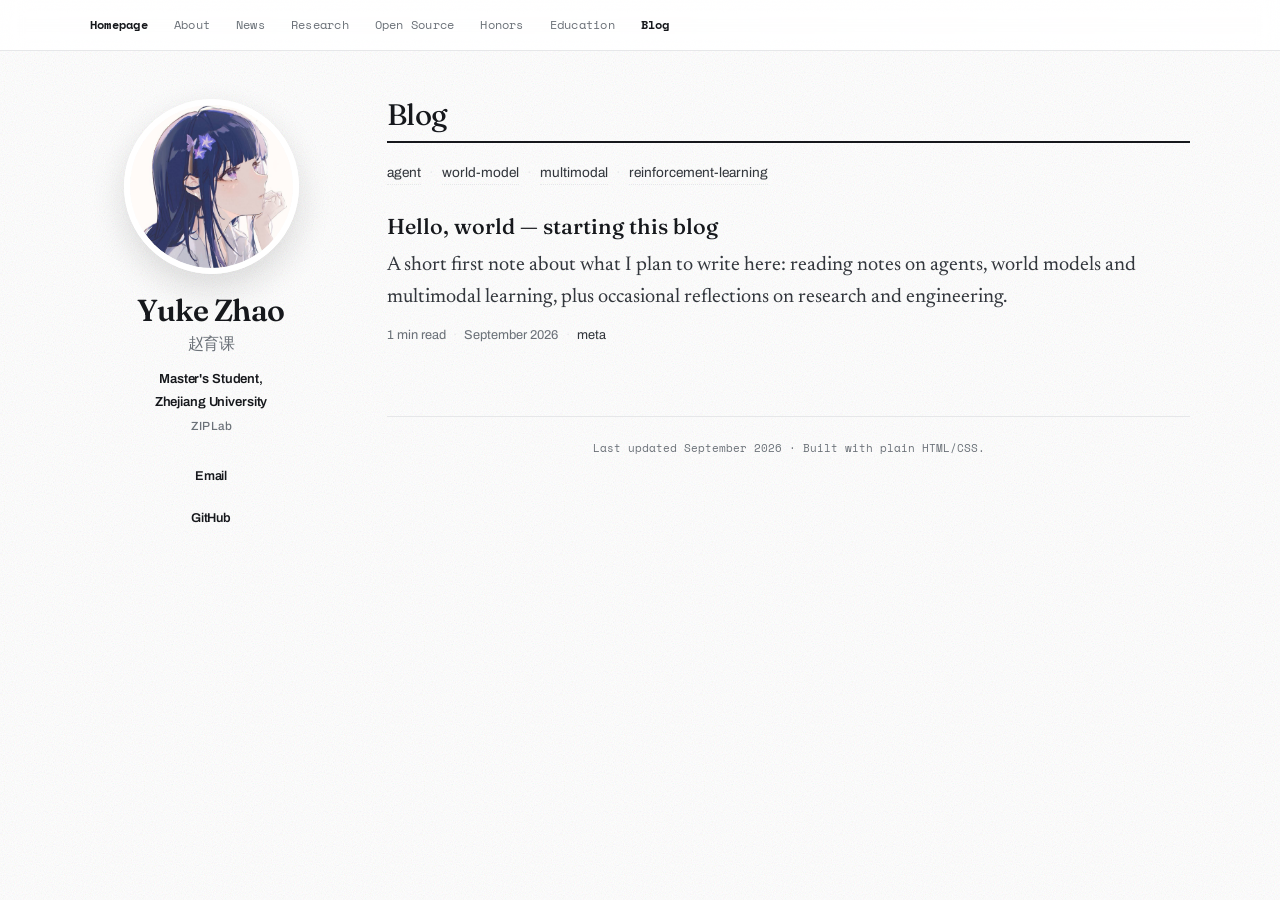
==== blog.html @ 397098b6 "Add Blog page and nav link" ====
<!DOCTYPE html>
<html lang="en">
<head>
<meta charset="UTF-8">
<meta name="viewport" content="width=device-width, initial-scale=1.0">
<title>Blog · Yuke Zhao</title>
<meta name="description" content="Yuke Zhao's blog — notes on agents, world models and multimodal learning.">
<link rel="preconnect" href="https://fonts.googleapis.com">
<link rel="preconnect" href="https://fonts.gstatic.com" crossorigin>
<link href="https://fonts.googleapis.com/css2?family=Archivo:wght@500;600;700&family=Fraunces:ital,opsz,wght,WONK@0,9..144,300..900,0;0,9..144,300..900,1;1,9..144,300..900,0&family=Newsreader:ital,opsz,wght@0,6..72,200..600;1,6..72,200..600&family=Space+Mono:wght@400;700&display=swap" rel="stylesheet">
<link rel="stylesheet" href="style.css?v=3">
</head>
<body>

<nav class="topnav">
  <div class="topnav-inner">
    <a href="index.html" class="nav-home">Homepage</a>
    <a href="index.html#about">About</a>
    <a href="index.html#news">News</a>
    <a href="index.html#research">Research</a>
    <a href="index.html#opensource">Open Source</a>
    <a href="index.html#honors">Honors</a>
    <a href="index.html#education">Education</a>
    <a href="blog.html" class="active">Blog</a>
  </div>
</nav>

<div class="layout" id="top">

  <aside class="sidebar">
    <div class="author">
      <div class="author-avatar">
        <img src="assets/head.jpg" alt="Yuke Zhao">
      </div>
      <h1 class="author-name">Yuke Zhao <span class="cn">赵育课</span></h1>
      <p class="author-affil">Master's Student,<br>Zhejiang University</p>
      <p class="author-affil-sub">ZIP Lab</p>
      <ul class="author-links">
        <li><a href="mailto:yukezhao37@gmail.com">Email</a></li>
        <li><a href="https://github.com/hzeroyuke" target="_blank" rel="noopener">GitHub</a></li>
      </ul>
    </div>
  </aside>

  <main class="content">

  <section class="blog" id="blog">
    <h2>Blog</h2>

    <div class="blog-tags">
      <a href="#">agent</a><span>&middot;</span>
      <a href="#">world-model</a><span>&middot;</span>
      <a href="#">multimodal</a><span>&middot;</span>
      <a href="#">reinforcement-learning</a>
    </div>

    <ul class="blog-list">
      <li class="blog-post">
        <h3 class="blog-title"><a href="#">Hello, world &mdash; starting this blog</a></h3>
        <p class="blog-summary">A short first note about what I plan to write here: reading notes on agents, world models and multimodal learning, plus occasional reflections on research and engineering.</p>
        <p class="blog-meta">
          <span>1 min read</span> <span class="sep">&middot;</span> <span>September 2026</span>
          <span class="sep">&middot;</span> <span class="blog-cat">meta</span>
        </p>
      </li>
    </ul>

  </section>

  <footer>
    <p>Last updated September 2026 &middot; Built with plain HTML/CSS.</p>
  </footer>

  </main>
</div>
</body>
</html>
---- style.css ----
/* =====================================================================
   Wanli Li — academic homepage
   Aesthetic: ink-on-paper, editorial serif, monochrome with blue pops
   Fonts: Fraunces (display) · Newsreader (body) · Space Mono / Archivo (labels)
   ===================================================================== */

:root {
  /* --- ink & paper --- */
  --ink: #16181c;
  --soft: #33373d;
  --faint: #6b7178;
  --line: #e6e7e9;
  --bg: #ffffff;
  --bg-2: #f2f3f4;
  --card: #ffffff;

  /* --- functional accent (links, active states) --- */
  --accent: #2f6fb5;
  --accent-soft: rgba(47, 111, 181, 0.12);

  /* --- pops --- */
  --pop-red: #e0503a;
  --pop-blue: #2f6fb5;
  --pop-amber: #e0a12b;
  --pop-green: #2f9068;
  --marker: rgba(224, 161, 43, 0.28);

  /* --- type --- */
  --font-display: "Fraunces", Georgia, serif;
  --font-body: "Newsreader", Georgia, serif;
  --font-mono: "Space Mono", "SFMono-Regular", monospace;
  --font-ui: "Archivo", -apple-system, BlinkMacSystemFont, sans-serif;
  --font-name: "Fraunces", Georgia, serif;

  --radius: 12px;
  --ease: cubic-bezier(0.22, 1, 0.36, 1);
}

* { box-sizing: border-box; margin: 0; padding: 0; }

html { scroll-behavior: smooth; }

body {
  font-family: var(--font-body);
  color: var(--ink);
  background: var(--bg);
  line-height: 1.7;
  font-size: 20px;
  font-weight: 420;
  font-optical-sizing: auto;
  -webkit-font-smoothing: antialiased;
  overflow-x: hidden;
}

/* paper grain overlay */
body::before {
  content: "";
  position: fixed;
  inset: 0;
  z-index: 1;
  pointer-events: none;
  opacity: 0.4;
  mix-blend-mode: multiply;
  background-image: url("data:image/svg+xml,%3Csvg xmlns='http://www.w3.org/2000/svg' width='140' height='140'%3E%3Cfilter id='n'%3E%3CfeTurbulence type='fractalNoise' baseFrequency='0.9' numOctaves='2' stitchTiles='stitch'/%3E%3C/filter%3E%3Crect width='100%25' height='100%25' filter='url(%23n)' opacity='0.4'/%3E%3C/svg%3E");
}

a {
  color: var(--accent);
  text-decoration: none;
  border-bottom: 1px solid transparent;
  transition: border-color .15s var(--ease), color .15s var(--ease);
}
a:hover { border-bottom-color: var(--accent); }

/* ---------- TOP NAV ---------- */
.topnav {
  position: sticky;
  top: 0;
  z-index: 100;
  background: rgba(255,255,255,0.85);
  backdrop-filter: blur(10px) saturate(1.3);
  border-bottom: 1px solid var(--line);
}
.topnav-inner {
  max-width: 1180px;
  margin: 0 auto;
  padding: 13px 40px;
  display: flex;
  gap: 26px;
  font-family: var(--font-mono);
  font-size: 0.72rem;
  letter-spacing: 0.02em;
}
.topnav a {
  position: relative;
  color: var(--faint);
  border-bottom: none;
  padding: 2px 0;
  transition: color .3s var(--ease);
}
.topnav a::after {
  content: "";
  position: absolute;
  left: 0;
  bottom: -1px;
  width: 100%;
  height: 1.5px;
  background: var(--ink);
  transform: scaleX(0);
  transform-origin: left;
  transition: transform .32s var(--ease);
}
.topnav a:hover { color: var(--ink); border-bottom: none; }
.topnav a:hover::after { transform: scaleX(1); }
.topnav .nav-home { color: var(--ink); font-weight: 700; }

/* ---------- TWO-COLUMN LAYOUT ---------- */
.layout {
  max-width: 1180px;
  margin: 0 auto;
  padding: 48px 40px 80px;
  display: flex;
  align-items: flex-start;
  position: relative;
  z-index: 2;
}
.sidebar {
  width: 22%;
  flex-shrink: 0;
  position: sticky;
  top: 80px;
  text-align: center;
}
.content {
  width: 78%;
  padding-left: 5%;
}

/* ---------- SIDEBAR / AUTHOR ---------- */
.author-avatar {
  width: 175px;
  height: 175px;
  margin: 0 auto 18px;
  border-radius: 50%;
  overflow: hidden;
  padding: 0;
  border: 6px solid var(--card);
  box-shadow: 0 14px 34px rgba(20,24,24,0.14);
  transition: box-shadow .35s var(--ease);
}
.author-avatar:hover { box-shadow: 0 18px 40px rgba(20,24,24,0.2); }
.author-avatar img { width: 100%; height: 100%; object-fit: cover; border-radius: 50%; display: block; }

.author-name {
  font-family: var(--font-name);
  font-size: 1.9rem;
  font-weight: 600;
  line-height: 1.15;
  letter-spacing: -0.015em;
  color: var(--ink);
  margin-bottom: 12px;
  padding: 0.06em 0.04em 0.12em;
}
.author-name .cn {
  display: block;
  font-family: var(--font-display);
  font-size: 1rem;
  font-weight: 400;
  color: var(--faint);
  margin-top: 6px;
}

.author-affil {
  font-family: var(--font-ui);
  font-size: 0.82rem;
  color: var(--ink);
  font-weight: 600;
  letter-spacing: -0.01em;
  margin-bottom: 3px;
}
.author-affil-sub {
  font-family: var(--font-ui);
  font-size: 0.74rem;
  font-weight: 500;
  color: var(--faint);
  margin-bottom: 18px;
}

.author-links { list-style: none; }
.author-links li { padding: 4px 0; }
.author-links a {
  font-family: var(--font-ui);
  font-size: 0.8rem;
  font-weight: 600;
  letter-spacing: -0.01em;
  color: var(--ink);
  border-bottom: none;
  transition: color .3s var(--ease);
}
.author-links a:hover { color: var(--faint); border-bottom: none; }

/* ---------- BIO ---------- */
.bio {
  font-size: 1.02rem;
  line-height: 1.72;
  color: var(--soft);
  max-width: 74ch;
  margin-bottom: 10px;
}
.bio strong { font-weight: 600; color: var(--ink); }
.bio em { font-style: italic; color: var(--ink); }
.bio a {
  color: var(--ink);
  border-bottom: none;
  text-decoration: underline;
  text-decoration-color: var(--pop-blue);
  text-decoration-thickness: 1.5px;
  text-underline-offset: 2.5px;
  text-decoration-skip-ink: none;
}
.bio a:hover { color: var(--pop-blue); text-decoration-thickness: 2px; }
.bio-cta {
  margin-top: 14px;
  padding: 12px 18px;
  background: var(--bg-2);
  border: 1.5px solid var(--line);
  border-radius: 10px;
  font-size: 0.95rem;
  color: var(--soft);
}
.nowrap { white-space: nowrap; }

/* ---------- SECTION HEADERS ---------- */
h2 {
  font-family: var(--font-display);
  font-size: 1.85rem;
  font-weight: 450;
  letter-spacing: -0.02em;
  line-height: 1.08;
  font-variation-settings: "opsz" 30, "wght" 450, "WONK" 0;
  margin-bottom: 18px;
  padding-bottom: 10px;
  border-bottom: 2.5px solid var(--ink);
}
section { margin-bottom: 46px; scroll-margin-top: 4.5rem; }
.about { margin-bottom: 38px; }

/* ---------- NEWS (timeline) ---------- */
.news ul, .misc ul { list-style: none; }
.news ul { position: relative; padding-left: 2px; }
.news ul::before {
  content: "";
  position: absolute;
  top: 1rem;
  bottom: 1rem;
  left: 4px;
  width: 1.5px;
  background: var(--line);
}
.news li {
  position: relative;
  display: flex;
  gap: 16px;
  padding: 8px 0 8px 26px;
  font-size: 0.95rem;
  color: var(--soft);
  align-items: baseline;
}
.news li::before {
  content: "";
  position: absolute;
  left: 0;
  top: 1rem;
  width: 9px;
  height: 9px;
  border-radius: 50%;
  background: var(--card);
  border: 2px solid var(--faint);
  box-shadow: 0 0 0 4px var(--card);
  z-index: 1;
  transition: transform .25s var(--ease), border-color .25s var(--ease), background .25s var(--ease);
}
.news li:first-child::before {
  background: var(--pop-blue);
  border-color: var(--pop-blue);
  box-shadow: 0 0 0 4px var(--card), 0 0 0 6px var(--accent-soft);
}
.news li:hover::before {
  transform: scale(1.25);
  border-color: var(--pop-blue);
  background: var(--pop-blue);
}
.news strong { color: var(--ink); font-weight: 600; }
.news em { font-style: italic; color: var(--ink); }
.date {
  flex-shrink: 0;
  font-family: var(--font-ui);
  color: var(--faint);
  font-variant-numeric: tabular-nums;
  font-size: 0.75rem;
  font-weight: 700;
  letter-spacing: 0.02em;
  min-width: 56px;
  white-space: nowrap;
}

/* ---------- TALKS ---------- */
.talks ul { list-style: none; }
.talks li {
  display: grid;
  grid-template-columns: 64px 1fr auto;
  gap: 6px 18px;
  align-items: baseline;
  padding: 10px 0;
  border-bottom: 1px solid var(--line);
}
.talks li:last-child { border-bottom: none; }
.talk-date {
  font-family: var(--font-ui);
  color: var(--faint);
  font-variant-numeric: tabular-nums;
  font-size: 0.75rem;
  font-weight: 700;
  letter-spacing: 0.02em;
}
.talk-title {
  font-family: var(--font-display);
  font-size: 1.02rem;
  font-weight: 500;
  letter-spacing: -0.01em;
  color: var(--ink);
}
.talk-venue {
  text-align: right;
  font-family: var(--font-ui);
  font-size: 0.78rem;
  font-weight: 600;
  color: var(--faint);
}

/* ---------- RESEARCH ---------- */
.research-note {
  font-size: 0.92rem;
  color: var(--faint);
  margin-bottom: 28px;
  margin-top: -4px;
}
.cofirst { color: var(--pop-red); font-weight: 600; font-size: 0.85em; vertical-align: super; line-height: 0; }

.thread { margin-bottom: 20px; }
.thread + .thread { margin-top: 8px; }
.thread-title {
  font-family: var(--font-display);
  font-size: 1.3rem;
  font-weight: 600;
  letter-spacing: -0.02em;
  color: var(--ink);
  margin-bottom: 4px;
  margin-top: 30px;
  display: inline-block;
  border-bottom: none;
  background-image: linear-gradient(var(--marker), var(--marker));
  background-repeat: no-repeat;
  background-position: 0 88%;
  background-size: 100% 0.36em;
  padding: 0 0.08em 2px;
}
.thread-desc {
  font-size: 0.95rem;
  color: var(--faint);
  margin-bottom: 8px;
}

.pub {
  display: grid;
  grid-template-columns: 290px 1fr;
  gap: 1.6rem;
  align-items: start;
  padding: 1.4rem 0;
  border-top: 1px solid var(--line);
  border-bottom: none;
}
.pub:first-of-type { border-top: none; }

.pub-thumb {
  display: block;
  width: 100%;
  border-radius: 6px;
  overflow: hidden;
  background: var(--bg-2);
  border: 1px solid var(--line);
  box-shadow: none;
}
.pub-thumb img {
  width: 100%;
  height: auto;
  object-fit: contain;
  display: block;
  border-radius: 0;
  box-shadow: none;
  transition: transform .5s var(--ease);
}
.pub:hover .pub-thumb img { transform: scale(1.05); }

.pub-body { min-width: 0; }
.pub-title {
  font-family: var(--font-display);
  font-size: 1.28rem;
  font-weight: 500;
  letter-spacing: -0.01em;
  line-height: 1.32;
  margin: 0.1rem 0 0.5rem;
}
.pub-title a { color: var(--ink); border-bottom: none; }
.pub-title a:hover { color: var(--pop-blue); border-bottom: none; }

/* hand-drawn brush underline for MY name */
.pub-authors {
  font-size: 1rem;
  color: var(--soft);
  line-height: 1.56;
  margin-bottom: 8px;
}
.pub-authors strong {
  color: var(--ink);
  font-weight: 700;
  white-space: nowrap;
}

/* venue line + pill badges */
.pub-venue {
  display: flex;
  align-items: center;
  flex-wrap: wrap;
  gap: 0.4rem 0.7rem;
  font-family: var(--font-ui);
  font-size: 0.78rem;
  font-weight: 700;
  letter-spacing: 0.04em;
  text-transform: uppercase;
  color: var(--faint);
  margin-bottom: 10px;
}
.badge {
  display: inline-flex;
  align-items: center;
  font-family: var(--font-ui);
  font-size: 0.72rem;
  font-weight: 700;
  letter-spacing: 0.06em;
  line-height: 1;
  padding: 0.28rem 0.65rem;
  border-radius: 40px;
  margin-right: 0;
  vertical-align: baseline;
}
.badge.first {
  color: var(--pop-red);
  background: rgba(224, 80, 58, 0.12);
  border: 1.5px solid rgba(224, 80, 58, 0.55);
}
.badge.cofirst-b {
  color: var(--pop-amber);
  background: rgba(224, 161, 43, 0.14);
  border: 1.5px solid rgba(224, 161, 43, 0.6);
}
.badge.conf {
  color: var(--pop-blue);
  background: var(--accent-soft);
  border: 1.5px solid rgba(47, 111, 181, 0.55);
}
.badge.report {
  color: var(--pop-green);
  background: rgba(47, 144, 104, 0.12);
  border: 1.5px solid rgba(47, 144, 104, 0.55);
}
.badge.contrib {
  color: var(--faint);
  background: rgba(107, 113, 120, 0.1);
  border: 1.5px solid rgba(107, 113, 120, 0.45);
}
.cite {
  font-family: var(--font-ui);
  color: var(--faint);
  font-size: 0.74rem;
  font-weight: 600;
  letter-spacing: 0.01em;
  text-transform: none;
}

.pub-tldr {
  font-size: 0.98rem;
  color: var(--soft);
  margin-bottom: 12px;
  line-height: 1.6;
}

/* pill link buttons */
.pub-links {
  display: flex;
  flex-wrap: wrap;
  gap: 0.4rem;
  font-size: 1rem;
}
.pub-links .sep { display: none; }
.pub-links a {
  font-family: var(--font-ui);
  font-size: 0.78rem;
  font-weight: 600;
  letter-spacing: -0.005em;
  color: var(--ink);
  background: var(--bg);
  border: 1px solid var(--line);
  border-bottom: 1px solid var(--line);
  padding: 0.3rem 0.85rem;
  border-radius: 40px;
  box-shadow: 0 1px 2px rgba(22,24,28,0.08);
  transition: transform .18s var(--ease), box-shadow .18s var(--ease),
              background .28s var(--ease), border-color .28s var(--ease);
}
.pub-links a:hover {
  background: var(--bg-2);
  border-color: var(--faint);
  transform: translateY(-1px);
  box-shadow: 0 3px 8px rgba(22,24,28,0.12);
}

/* ---------- EXPERIENCE ---------- */
.experience .exp-item {
  display: flex;
  gap: 18px;
  padding: 18px 0;
  border-bottom: 1px solid var(--line);
}
.experience .exp-item:last-child { border-bottom: none; }

.exp-logo {
  width: 52px;
  height: 52px;
  flex-shrink: 0;
  border-radius: 10px;
  background: var(--card);
  border: 1px solid var(--line);
  display: flex;
  align-items: center;
  justify-content: center;
  padding: 8px;
}
.exp-logo img { max-width: 100%; max-height: 100%; object-fit: contain; display: block; }

.exp-body { flex: 1; min-width: 0; }
.exp-head {
  display: flex;
  justify-content: space-between;
  align-items: baseline;
  gap: 10px;
  flex-wrap: wrap;
}
.exp-org {
  font-family: var(--font-display);
  font-size: 1.12rem;
  font-weight: 600;
  letter-spacing: -0.02em;
  color: var(--ink);
}
.exp-date {
  font-family: var(--font-ui);
  font-size: 0.74rem;
  font-weight: 700;
  letter-spacing: 0.02em;
  color: var(--faint);
  font-variant-numeric: tabular-nums;
  white-space: nowrap;
}
.exp-role {
  font-family: var(--font-ui);
  font-size: 0.78rem;
  font-weight: 600;
  letter-spacing: 0.01em;
  color: var(--pop-blue);
  margin: 4px 0 7px;
}
.exp-desc {
  font-size: 0.98rem;
  color: var(--soft);
  line-height: 1.6;
}
.exp-desc strong { font-weight: 600; color: var(--ink); }
.exp-desc em { font-style: italic; }
.exp-mentor {
  font-size: 0.9rem;
  color: var(--faint);
  margin-top: 6px;
}
.exp-mentor a { color: var(--soft); border-bottom: none; }
.exp-mentor a:hover { color: var(--pop-blue); border-bottom: 1px solid var(--pop-blue); }

/* ---------- SKILLS ---------- */
.skill-row {
  display: flex;
  gap: 18px;
  padding: 11px 0;
  border-bottom: 1px solid var(--line);
  font-size: 0.97rem;
}
.skill-row:last-child { border-bottom: none; }
.skill-key {
  flex: 0 0 110px;
  font-family: var(--font-mono);
  font-size: 0.72rem;
  font-weight: 700;
  letter-spacing: 0.14em;
  text-transform: uppercase;
  color: var(--ink);
  padding-top: 4px;
}
.skill-val { flex: 1; color: var(--soft); }

/* ---------- EDUCATION ---------- */
.misc .edu { margin-bottom: 18px; }
.misc .edu li {
  display: flex;
  align-items: flex-start;
  gap: 18px;
  padding: 18px 0;
  border-bottom: 1px solid var(--line);
}
.misc .edu li:last-child { border-bottom: none; }
.edu-logo {
  width: 52px;
  height: 52px;
  flex-shrink: 0;
  display: flex;
  align-items: center;
  justify-content: center;
}
.edu-logo img { max-width: 100%; max-height: 100%; object-fit: contain; }
.edu-text { font-size: 1rem; color: var(--soft); line-height: 1.55; }
.edu-text strong {
  font-family: var(--font-display);
  font-size: 1.12rem;
  font-weight: 600;
  letter-spacing: -0.02em;
  color: var(--ink);
}
.edu-date {
  font-family: var(--font-ui);
  color: var(--faint);
  font-size: 0.74rem;
  font-weight: 700;
  letter-spacing: 0.02em;
  margin-left: 6px;
}
.edu-advisor { font-size: 0.9rem; color: var(--faint); }
.edu-advisor a { color: var(--soft); border-bottom: none; }
.edu-advisor a:hover { color: var(--pop-blue); border-bottom: 1px solid var(--pop-blue); }

/* ---------- HONORS ---------- */
.misc .honors { list-style: none; }
.misc .honors li {
  font-size: 0.97rem;
  color: var(--soft);
  padding: 5px 0 5px 20px;
  position: relative;
}
.misc .honors li::before {
  content: "";
  position: absolute;
  left: 2px;
  top: 0.85em;
  width: 7px;
  height: 7px;
  border-radius: 50%;
  background: transparent;
  border: 1.5px solid var(--ink);
}

/* ---------- FOOTER ---------- */
footer {
  border-top: 1px solid var(--line);
  padding-top: 22px;
  font-family: var(--font-mono);
  font-size: 0.68rem;
  color: var(--faint);
  text-align: center;
}

/* ---------- RESPONSIVE ---------- */
@media (max-width: 900px) {
  body { font-size: 19px; }
  .topnav-inner { padding: 12px 20px; gap: 18px; overflow-x: auto; }
  .layout { flex-direction: column; padding: 32px 22px 60px; }
  .sidebar { width: 100%; position: static; margin-bottom: 36px; }
  .content { width: 100%; padding-left: 0; }
  .author-avatar { width: 140px; height: 140px; }
  .pub { grid-template-columns: 240px 1fr; gap: 1.2rem; }
}
@media (max-width: 560px) {
  body { font-size: 18px; }
  .pub { grid-template-columns: 1fr; gap: 0.8rem; }
  .pub-thumb { max-width: 260px; }
  .date { min-width: 52px; }
  .talks li { grid-template-columns: 52px 1fr; }
  .talk-venue { grid-column: 2; text-align: left; }
  .news li { flex-direction: column; gap: 2px; }
}

/* ---------- MOTION PREFERENCES ---------- */
@media (prefers-reduced-motion: reduce) {
  *, *::before, *::after {
    animation: none !important;
    transition: none !important;
  }
}

.pub.no-thumb { grid-template-columns: 1fr; }

.pub-thumb.center { align-self: center; }

/* ---- Blog page ---- */
.blog-tags {
  font-family: var(--font-ui);
  font-size: 0.85rem;
  color: var(--faint);
  margin: 0.2rem 0 1.8rem;
  display: flex;
  flex-wrap: wrap;
  align-items: center;
  gap: 0.5rem;
}
.blog-tags a {
  color: var(--soft);
  text-decoration: none;
  border-bottom: 1px dotted var(--line);
}
.blog-tags a:hover { color: var(--ink); }
.blog-tags span { color: var(--line); }

.blog-list { list-style: none; padding: 0; margin: 0; }
.blog-post {
  padding: 1.5rem 0;
  border-top: 1px solid var(--line);
}
.blog-post:first-child { border-top: none; padding-top: 0; }

.blog-title {
  font-family: var(--font-display);
  font-size: 1.35rem;
  font-weight: 500;
  margin: 0 0 0.5rem;
  line-height: 1.3;
}
.blog-title a {
  color: var(--ink);
  text-decoration: none;
}
.blog-title a:hover { text-decoration: underline; }

.blog-summary {
  color: var(--soft);
  line-height: 1.6;
  margin: 0 0 0.7rem;
}
.blog-meta {
  font-family: var(--font-ui);
  font-size: 0.8rem;
  color: var(--faint);
  margin: 0;
  display: flex;
  flex-wrap: wrap;
  align-items: center;
  gap: 0.45rem;
}
.blog-meta .sep { color: var(--line); }
.blog-cat {
  color: var(--soft);
  text-transform: lowercase;
}
.topnav .active { color: var(--ink); font-weight: 600; }
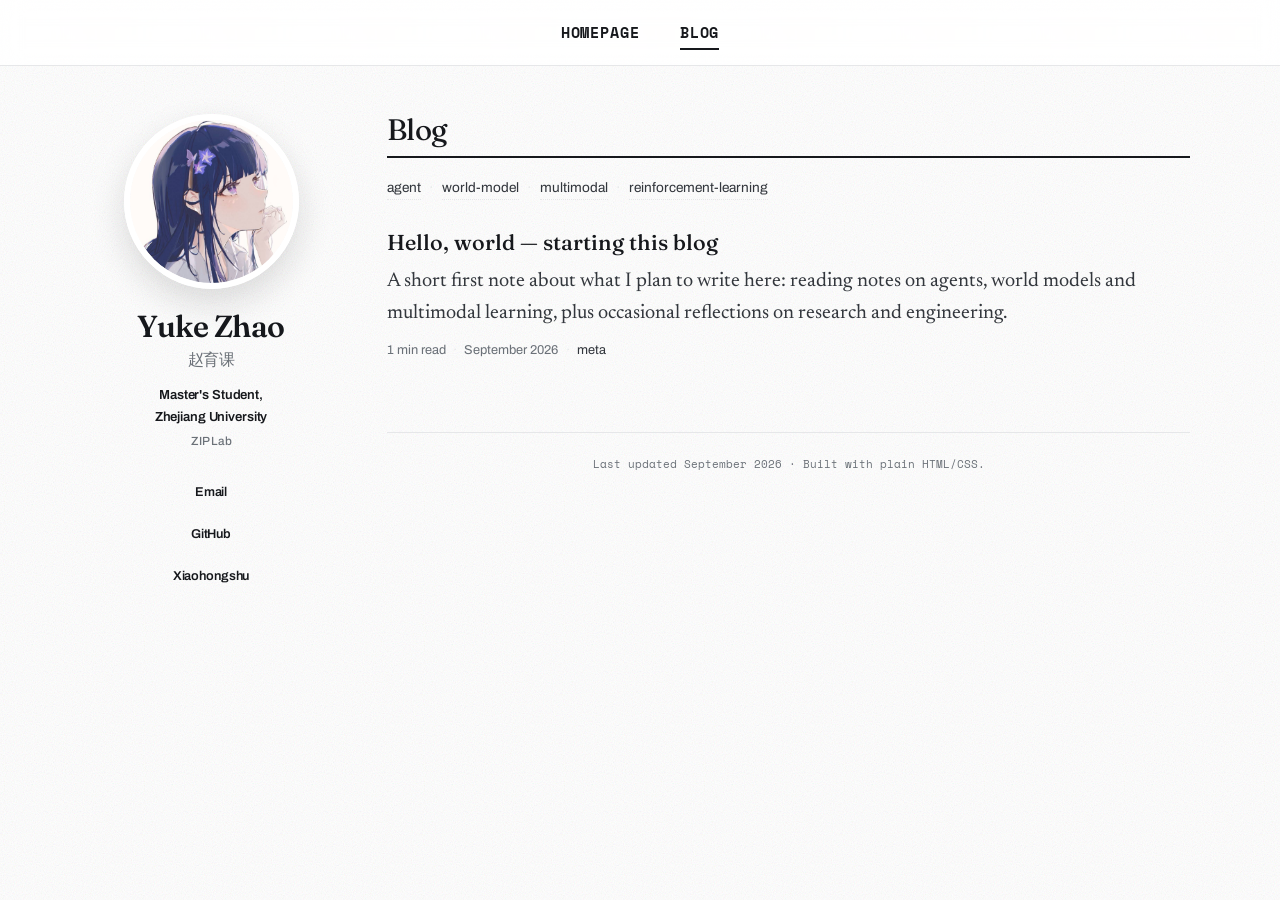
==== commit 8110e7df: "Add Xiaohongshu link; slim top nav to Homepage/Blog with prominent styling" ====
--- a/blog.html
+++ b/blog.html
@@ -8,19 +8,13 @@
 <link rel="preconnect" href="https://fonts.googleapis.com">
 <link rel="preconnect" href="https://fonts.gstatic.com" crossorigin>
 <link href="https://fonts.googleapis.com/css2?family=Archivo:wght@500;600;700&family=Fraunces:ital,opsz,wght,WONK@0,9..144,300..900,0;0,9..144,300..900,1;1,9..144,300..900,0&family=Newsreader:ital,opsz,wght@0,6..72,200..600;1,6..72,200..600&family=Space+Mono:wght@400;700&display=swap" rel="stylesheet">
-<link rel="stylesheet" href="style.css?v=3">
+<link rel="stylesheet" href="style.css?v=4">
 </head>
 <body>
 
 <nav class="topnav">
-  <div class="topnav-inner">
+  <div class="topnav-inner topnav-minimal">
     <a href="index.html" class="nav-home">Homepage</a>
-    <a href="index.html#about">About</a>
-    <a href="index.html#news">News</a>
-    <a href="index.html#research">Research</a>
-    <a href="index.html#opensource">Open Source</a>
-    <a href="index.html#honors">Honors</a>
-    <a href="index.html#education">Education</a>
     <a href="blog.html" class="active">Blog</a>
   </div>
 </nav>
@@ -38,6 +32,7 @@
       <ul class="author-links">
         <li><a href="mailto:yukezhao37@gmail.com">Email</a></li>
         <li><a href="https://github.com/hzeroyuke" target="_blank" rel="noopener">GitHub</a></li>
+        <li><a href="https://www.xiaohongshu.com/user/profile/662a47050000000007005642" target="_blank" rel="noopener">Xiaohongshu</a></li>
       </ul>
     </div>
   </aside>
--- a/style.css
+++ b/style.css
@@ -777,3 +777,24 @@
   text-transform: lowercase;
 }
 .topnav .active { color: var(--ink); font-weight: 600; }
+
+/* ---- Minimal two-item nav (Homepage / Blog) ---- */
+.topnav-minimal {
+  gap: 40px;
+  justify-content: center;
+  padding-top: 16px;
+  padding-bottom: 16px;
+}
+.topnav-minimal a {
+  font-size: 0.92rem;
+  font-weight: 700;
+  letter-spacing: 0.06em;
+  text-transform: uppercase;
+  color: var(--soft);
+  padding: 4px 0;
+}
+.topnav-minimal a:hover { color: var(--ink); }
+.topnav-minimal a::after { height: 2px; }
+.topnav-minimal .nav-home,
+.topnav-minimal .active { color: var(--ink); }
+.topnav-minimal .active::after { transform: scaleX(1); }
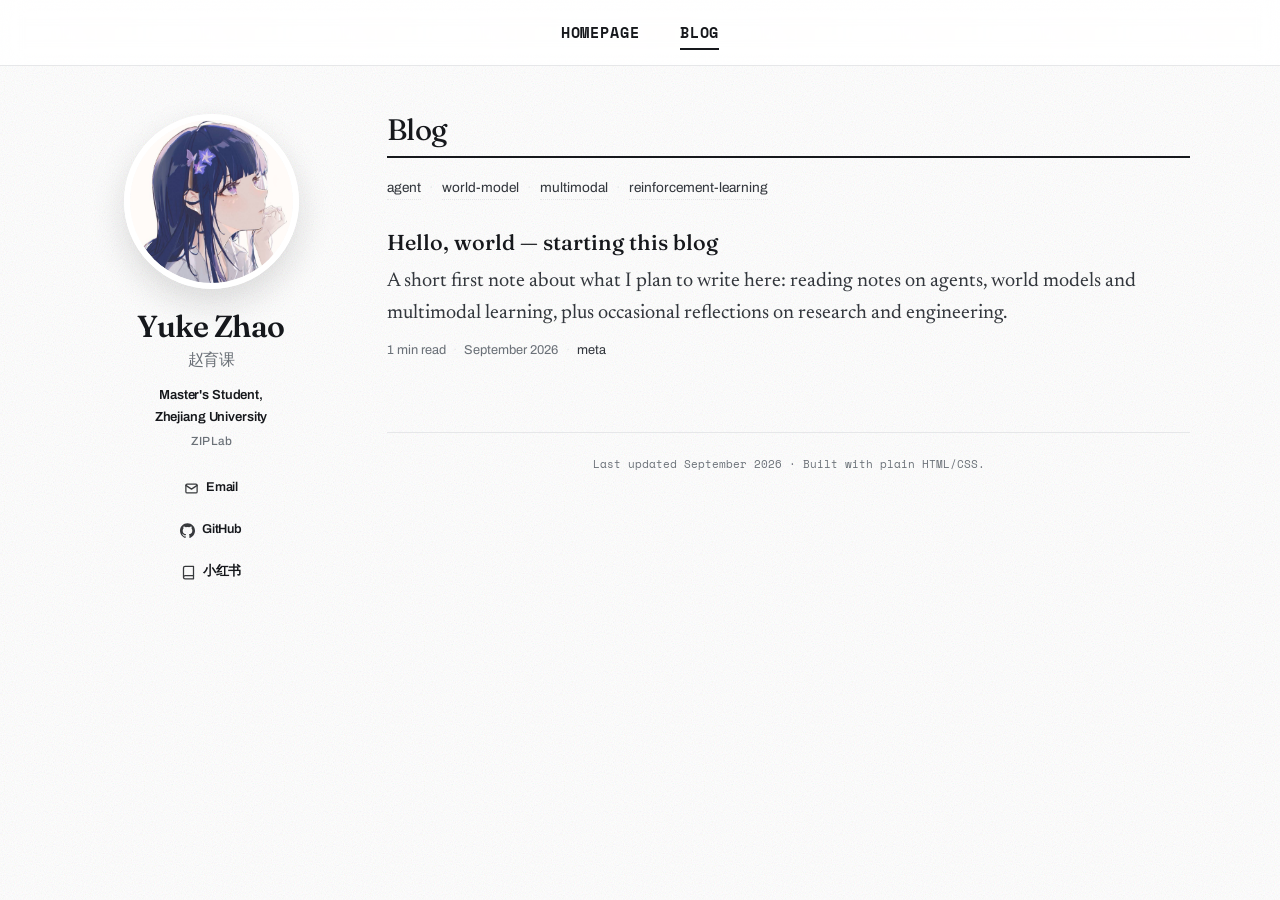
==== commit a439b1b0: "Drop lab full name; localize Xiaohongshu; add contact icons" ====
--- a/blog.html
+++ b/blog.html
@@ -8,7 +8,7 @@
 <link rel="preconnect" href="https://fonts.googleapis.com">
 <link rel="preconnect" href="https://fonts.gstatic.com" crossorigin>
 <link href="https://fonts.googleapis.com/css2?family=Archivo:wght@500;600;700&family=Fraunces:ital,opsz,wght,WONK@0,9..144,300..900,0;0,9..144,300..900,1;1,9..144,300..900,0&family=Newsreader:ital,opsz,wght@0,6..72,200..600;1,6..72,200..600&family=Space+Mono:wght@400;700&display=swap" rel="stylesheet">
-<link rel="stylesheet" href="style.css?v=4">
+<link rel="stylesheet" href="style.css?v=5">
 </head>
 <body>
 
@@ -30,9 +30,9 @@
       <p class="author-affil">Master's Student,<br>Zhejiang University</p>
       <p class="author-affil-sub">ZIP Lab</p>
       <ul class="author-links">
-        <li><a href="mailto:yukezhao37@gmail.com">Email</a></li>
-        <li><a href="https://github.com/hzeroyuke" target="_blank" rel="noopener">GitHub</a></li>
-        <li><a href="https://www.xiaohongshu.com/user/profile/662a47050000000007005642" target="_blank" rel="noopener">Xiaohongshu</a></li>
+        <li><a href="mailto:yukezhao37@gmail.com"><svg class="link-ico" width="15" height="15" viewBox="0 0 24 24" fill="none" stroke="currentColor" stroke-width="2" stroke-linecap="round" stroke-linejoin="round"><rect x="3" y="5" width="18" height="14" rx="2"/><path d="m3 7 9 6 9-6"/></svg>Email</a></li>
+        <li><a href="https://github.com/hzeroyuke" target="_blank" rel="noopener"><svg class="link-ico" width="15" height="15" viewBox="0 0 24 24" fill="currentColor"><path d="M12 .5C5.37.5 0 5.87 0 12.5c0 5.3 3.44 9.8 8.21 11.39.6.11.82-.26.82-.58v-2.03c-3.34.73-4.04-1.61-4.04-1.61-.55-1.39-1.34-1.76-1.34-1.76-1.09-.75.08-.73.08-.73 1.21.09 1.84 1.24 1.84 1.24 1.07 1.84 2.81 1.31 3.5 1 .11-.78.42-1.31.76-1.61-2.67-.3-5.47-1.33-5.47-5.93 0-1.31.47-2.38 1.24-3.22-.12-.3-.54-1.52.12-3.17 0 0 1.01-.32 3.3 1.23a11.5 11.5 0 0 1 6 0c2.29-1.55 3.3-1.23 3.3-1.23.66 1.65.24 2.87.12 3.17.77.84 1.24 1.91 1.24 3.22 0 4.61-2.8 5.62-5.48 5.92.43.37.81 1.1.81 2.22v3.29c0 .32.22.7.82.58C20.56 22.29 24 17.79 24 12.5 24 5.87 18.63.5 12 .5z"/></svg>GitHub</a></li>
+        <li><a href="https://www.xiaohongshu.com/user/profile/662a47050000000007005642" target="_blank" rel="noopener"><svg class="link-ico" width="15" height="15" viewBox="0 0 24 24" fill="none" stroke="currentColor" stroke-width="2" stroke-linecap="round" stroke-linejoin="round"><path d="M4 19.5A2.5 2.5 0 0 1 6.5 17H20"/><path d="M6.5 2H20v20H6.5A2.5 2.5 0 0 1 4 19.5v-15A2.5 2.5 0 0 1 6.5 2z"/></svg>小红书</a></li>
       </ul>
     </div>
   </aside>
--- a/style.css
+++ b/style.css
@@ -798,3 +798,7 @@
 .topnav-minimal .nav-home,
 .topnav-minimal .active { color: var(--ink); }
 .topnav-minimal .active::after { transform: scaleX(1); }
+
+/* ---- Contact link icons ---- */
+.author-links a { display: inline-flex; align-items: center; gap: 7px; }
+.link-ico { flex: 0 0 auto; opacity: 0.85; }
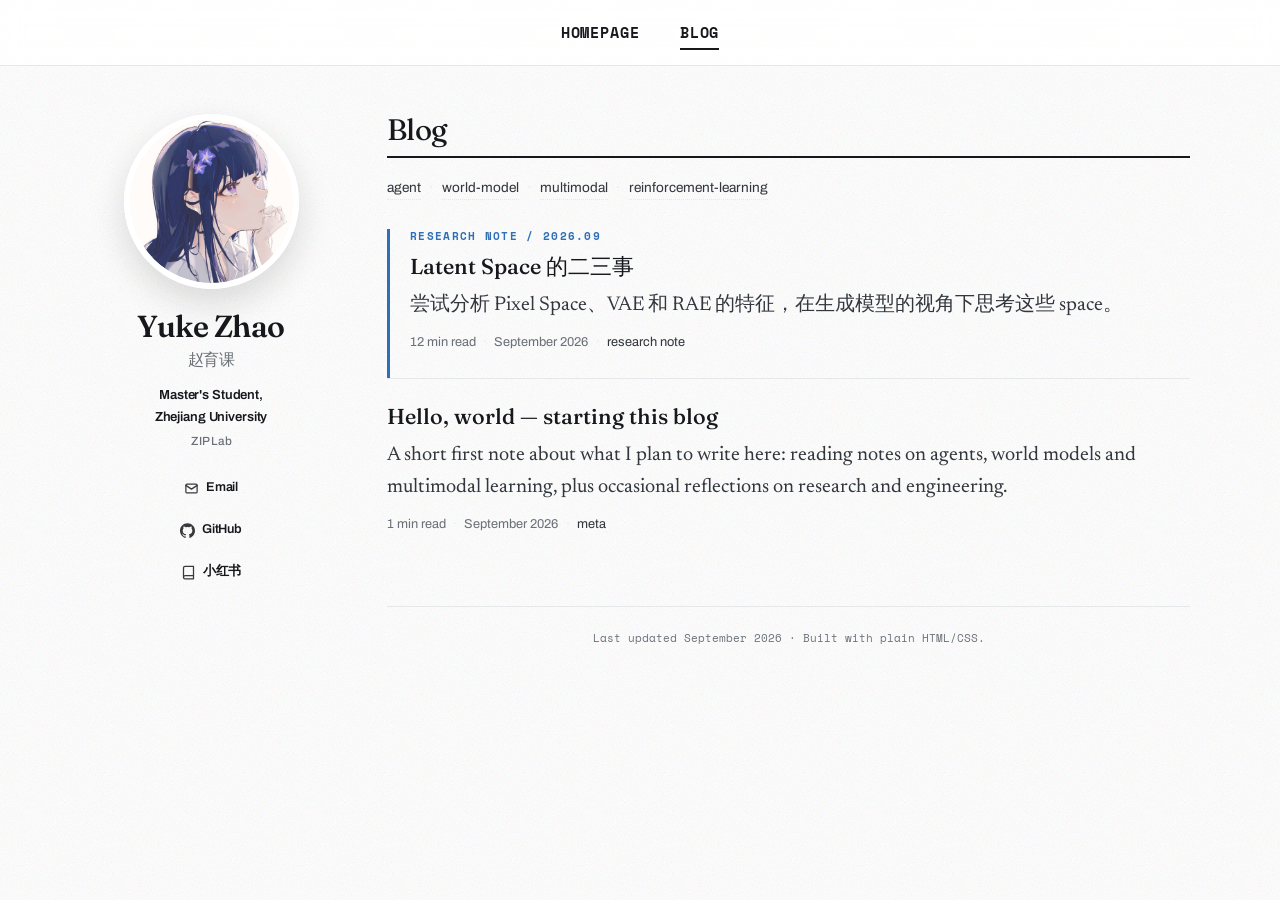
==== commit 76c61e4e: "Add Latent Space research note" ====
--- a/blog.html
+++ b/blog.html
@@ -50,6 +50,15 @@
     </div>
 
     <ul class="blog-list">
+      <li class="blog-post featured">
+        <p class="blog-kicker">Research note / 2026.09</p>
+        <h3 class="blog-title"><a href="latent-space.html">Latent Space 的二三事</a></h3>
+        <p class="blog-summary">尝试分析 Pixel Space、VAE 和 RAE 的特征，在生成模型的视角下思考这些 space。</p>
+        <p class="blog-meta">
+          <span>12 min read</span> <span class="sep">&middot;</span> <span>September 2026</span>
+          <span class="sep">&middot;</span> <span class="blog-cat">research note</span>
+        </p>
+      </li>
       <li class="blog-post">
         <h3 class="blog-title"><a href="#">Hello, world &mdash; starting this blog</a></h3>
         <p class="blog-summary">A short first note about what I plan to write here: reading notes on agents, world models and multimodal learning, plus occasional reflections on research and engineering.</p>
--- a/style.css
+++ b/style.css
@@ -802,3 +802,156 @@
 /* ---- Contact link icons ---- */
 .author-links a { display: inline-flex; align-items: center; gap: 7px; }
 .link-ico { flex: 0 0 auto; opacity: 0.85; }
+
+/* ---- Long-form research note ---- */
+.blog-kicker,
+.article-kicker {
+  font-family: var(--font-mono);
+  font-size: 0.68rem;
+  line-height: 1.4;
+  letter-spacing: 0.12em;
+  text-transform: uppercase;
+  color: var(--pop-blue);
+  font-weight: 700;
+}
+.blog-kicker { margin-bottom: 0.55rem; }
+.blog-post.featured { border-left: 3px solid var(--pop-blue); padding-left: 1.25rem; }
+
+.article-head { margin-bottom: 2.4rem; }
+.article-back {
+  display: inline-flex;
+  align-items: center;
+  gap: 0.4rem;
+  margin-bottom: 1.8rem;
+  color: var(--faint);
+  font-family: var(--font-ui);
+  font-size: 0.78rem;
+  font-weight: 700;
+  letter-spacing: 0.04em;
+  border-bottom: 1px solid var(--line);
+  padding-bottom: 0.18rem;
+}
+.article-back:hover { color: var(--ink); border-bottom-color: var(--ink); }
+.article-title {
+  max-width: none;
+  font-family: var(--font-display);
+  font-size: 4.4rem;
+  font-weight: 500;
+  line-height: 0.98;
+  letter-spacing: -0.045em;
+  color: var(--ink);
+  margin-bottom: 1.25rem;
+  white-space: nowrap;
+}
+.article-dek {
+  max-width: none;
+  color: var(--soft);
+  font-size: 1.18rem;
+  line-height: 1.55;
+  margin-bottom: 0.9rem;
+  white-space: nowrap;
+}
+.article-meta {
+  display: flex;
+  flex-wrap: wrap;
+  gap: 0.45rem 0.7rem;
+  align-items: center;
+  color: var(--faint);
+  font-family: var(--font-ui);
+  font-size: 0.76rem;
+  font-weight: 600;
+}
+.article-meta .sep { color: var(--line); }
+
+.article-toc {
+  display: flex;
+  flex-wrap: wrap;
+  gap: 0.5rem 1rem;
+  margin: 0 0 2.3rem;
+  padding: 0.8rem 0;
+  border-top: 1px solid var(--line);
+  border-bottom: 1px solid var(--line);
+}
+.article-toc a {
+  color: var(--soft);
+  font-family: var(--font-ui);
+  font-size: 0.76rem;
+  font-weight: 600;
+  border-bottom: 1px dotted var(--line);
+}
+.article-toc a:hover { color: var(--pop-blue); border-bottom-color: var(--pop-blue); }
+
+.article-body { max-width: 74ch; }
+.article-body h2 {
+  margin: 2.8rem 0 1.05rem;
+  padding: 0 0 0.5rem;
+  border-bottom: 1.5px solid var(--ink);
+  font-size: 1.62rem;
+  letter-spacing: -0.025em;
+}
+.article-body h2:first-child { margin-top: 0; }
+.article-body h2::before {
+  content: "";
+  display: inline-block;
+  width: 0.5em;
+  height: 0.5em;
+  margin: 0 0.42em 0.06em 0;
+  background: var(--pop-amber);
+}
+.article-body p { color: var(--soft); margin-bottom: 1.05rem; }
+.article-body strong { color: var(--ink); font-weight: 650; }
+.article-body em { color: var(--ink); }
+.article-body blockquote {
+  margin: 1.45rem 0;
+  padding: 0.8rem 1rem 0.8rem 1.15rem;
+  border-left: 3px solid var(--pop-amber);
+  background: rgba(224, 161, 43, 0.08);
+  color: var(--soft);
+  font-size: 0.98em;
+}
+.article-body ul { margin: 0.3rem 0 1.25rem 1.3rem; color: var(--soft); }
+.article-body li { padding: 0.18rem 0; }
+.article-body li::marker { color: var(--pop-blue); }
+.article-equation {
+  margin: 1.35rem 0;
+  padding: 0.2rem 0;
+  overflow-x: auto;
+  color: var(--ink);
+  text-align: center;
+}
+.article-figure {
+  margin: 1.7rem 0 1.9rem;
+  padding: 0.55rem;
+  background: var(--bg-2);
+  border: 1px solid var(--line);
+}
+.article-figure img { display: block; width: 100%; height: auto; }
+.article-figure figcaption {
+  padding: 0.45rem 0.35rem 0.1rem;
+  color: var(--faint);
+  font-family: var(--font-ui);
+  font-size: 0.67rem;
+  line-height: 1.4;
+}
+.article-note {
+  color: var(--faint) !important;
+  font-size: 0.95em;
+  border-left: 2px solid var(--line);
+  padding-left: 1rem;
+}
+.article-references { list-style: none; margin-left: 0 !important; }
+.article-references li { padding-left: 1.1rem; position: relative; }
+.article-references li::before {
+  content: "↳";
+  position: absolute;
+  left: 0;
+  color: var(--pop-blue);
+}
+.article-references a { color: var(--soft); text-decoration: underline; text-decoration-color: var(--line); text-underline-offset: 3px; }
+.article-references a:hover { color: var(--pop-blue); text-decoration-color: var(--pop-blue); }
+
+@media (max-width: 700px) {
+  .article-title { max-width: 100%; font-size: 3rem; white-space: normal; }
+  .article-dek { white-space: normal; }
+  .article-body h2 { font-size: 1.45rem; }
+}
